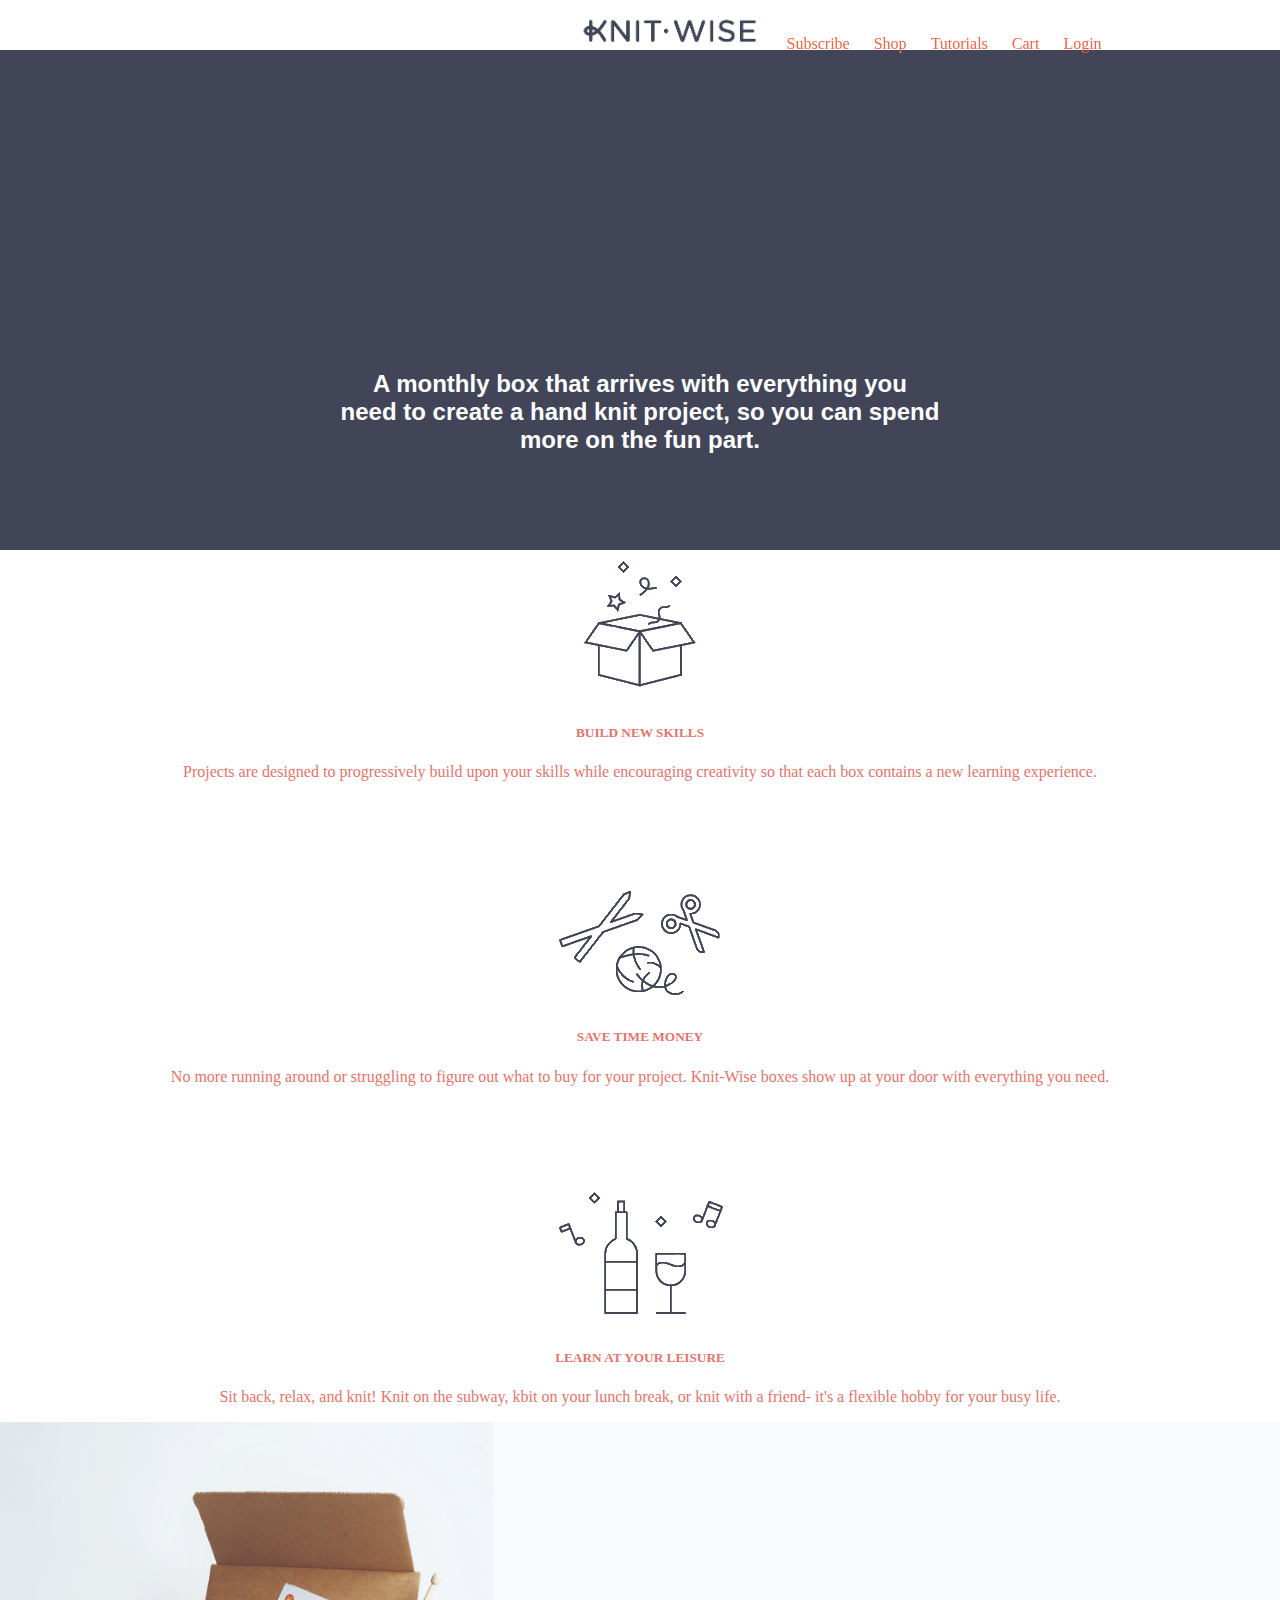
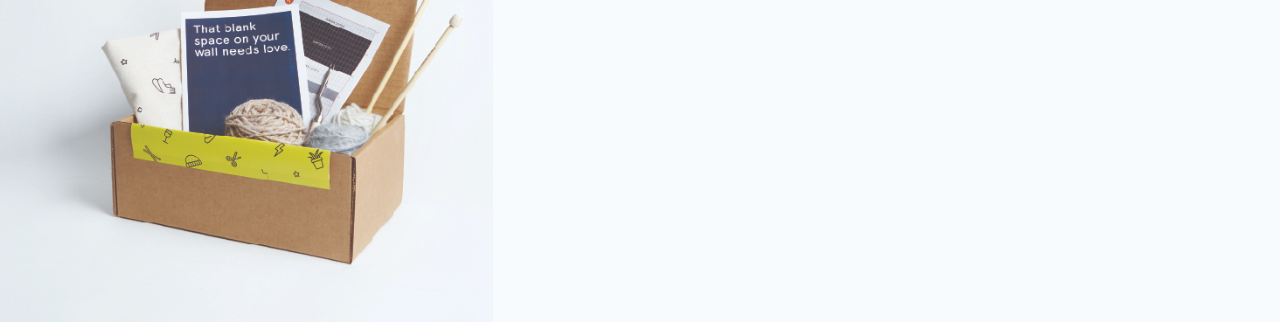
==== index.html @ e9035417 "all panels added to index" ====
<!DOCTYPE html>
<html>
<head>
	<title>Knit-Wise</title>
	<script src="https://ajax.googleapis.com/ajax/libs/jquery/1.11.3/jquery.min.js"></script>
  <script src="http://maxcdn.bootstrapcdn.com/bootstrap/3.3.5/js/bootstrap.min.js"></script>
  <link rel="stylesheet" href="https://maxcdn.bootstrapcdn.com/bootstrap/3.3.6/css/bootstrap.min.css" integrity="sha384-1q8mTJOASx8j1Au+a5WDVnPi2lkFfwwEAa8hDDdjZlpLegxhjVME1fgjWPGmkzs7" crossorigin="anonymous">

  <link rel="stylesheet" type="text/css" href="index.css">
</head>
<body>
<nav class="fixed-nav-bar">
<ul>
<div class ="topBar">
<img src="images/kw.png" height="35px" width="absolute">
<li>Subscribe</li>
<li>Shop</li>
<li>Tutorials</li>
<li>Cart</li>
<li>Login</li>
</ul>
</nav>
</div>
<div class="panelOne">
<img src="images/kw1.jpg" height="absolute" width="100%">
<div class="oneText">
<h4>WELCOME!</h4>
<h1>Learn how to knit on your own time,<br> with qualty materials delivered<br> to your door monthly.</h1>
<div id="button">
<a href="subscribe.html">
<img src="images/getStarted.jpg">
</a>
</div>
</div>
</div>
<div class="panelTwo">
</div>
<div class="twoText">
<h2>A monthly  box that arrives with everything you<br> need to create a hand knit project, so you can spend<br> more on the fun part.</h2>
</div>
</div>

<div class="container-fluid">
  <div class="row">
    	<div class="col-md-4"><img src="images/box.png">
      <h5>BUILD NEW SKILLS</h5>
    	 <p>Projects are designed to progressively build upon your skills while encouraging creativity so that each box contains a new learning experience.</p></div>

  		<div class="col-md-4">
      <div class="needle">
      <img src="images/needle.png">
      <h5>SAVE TIME MONEY</h5>
      <p>No more running around or struggling to figure out what to buy for your project. Knit-Wise boxes show up at your door with everything you need.</p>
      </div>
      </div>

  		<div class="col-md-4"><img src="images/bottle.png"><h5>LEARN AT YOUR LEISURE</h5>
<p>Sit back, relax, and knit! Knit on the subway, kbit on your lunch break, or knit with a friend- it's a flexible hobby for your busy life.</p>
      </div>
</div>
  </div>
</div>
<div class="panelThree">
<img src="images/kit.jpg" height="500px" width="absolute">
</div>
</body>
</html>
---- index.css ----
body{
	margin: 0;
}

@font-face {
    font-family: 'typoslabserif-lightregular';
    src: url('TypoSlabserif-Light-webfont.eot');
    src: url('TypoSlabserif-Light-webfont.eot?#iefix') format('embedded-opentype'),
         url('TypoSlabserif-Light-webfont.woff') format('woff'),
         url('TypoSlabserif-Light-webfont.ttf') format('truetype'),
         url('TypoSlabserif-Light-webfont.svg#typoslabserif-lightregular') format('svg');
    font-weight: normal;
    font-style: normal;

}

.topBar{

	margin-left: 100px;
}

/*
Navigation*/

.fixed-nav-bar {
  position: fixed;
  top: 0;
  left: 0;
  z-index: 9999;
  width: 100%;
  height: 50px;
  background-color: white;
}

ul {
	text-align: center;
    list-style-type: none;
    padding: 4px;
    font-family: 'Merriweather', serif;
    font-size: 16px;
  list-style-type: none;
 	word-spacing: 20px;
 	margin-top: -35px;
 	margin-left: 300px;
 	margin-top: 10px;

}

li {
	margin-top: -20px;
    display: inline;
    color: #f36546;
}

a {
   color: white;
    text-decoration: none;
}

.panelOne{

}

.oneText{
	margin-top: -500px;
	text-align: center;
}

.panelTwo{

	background-color: rgb(66, 69, 88);
	height: 550px;
	width: 100%
}

.twoText{
  font-family: 'Arial Narrow', Arial, sans-serif;
  margin-top: -200px;
  text-align: center;
  color: white;
}

.col-md-4{
  margin-top: 100px;
  color: rgb(225,117,108);
  text-align: center;
}

.needle{
  margin-top: 15px;}

  .panelThree{
    height: 500px;
    width: absolute;
    background-color: rgb(248, 251, 254);
  }
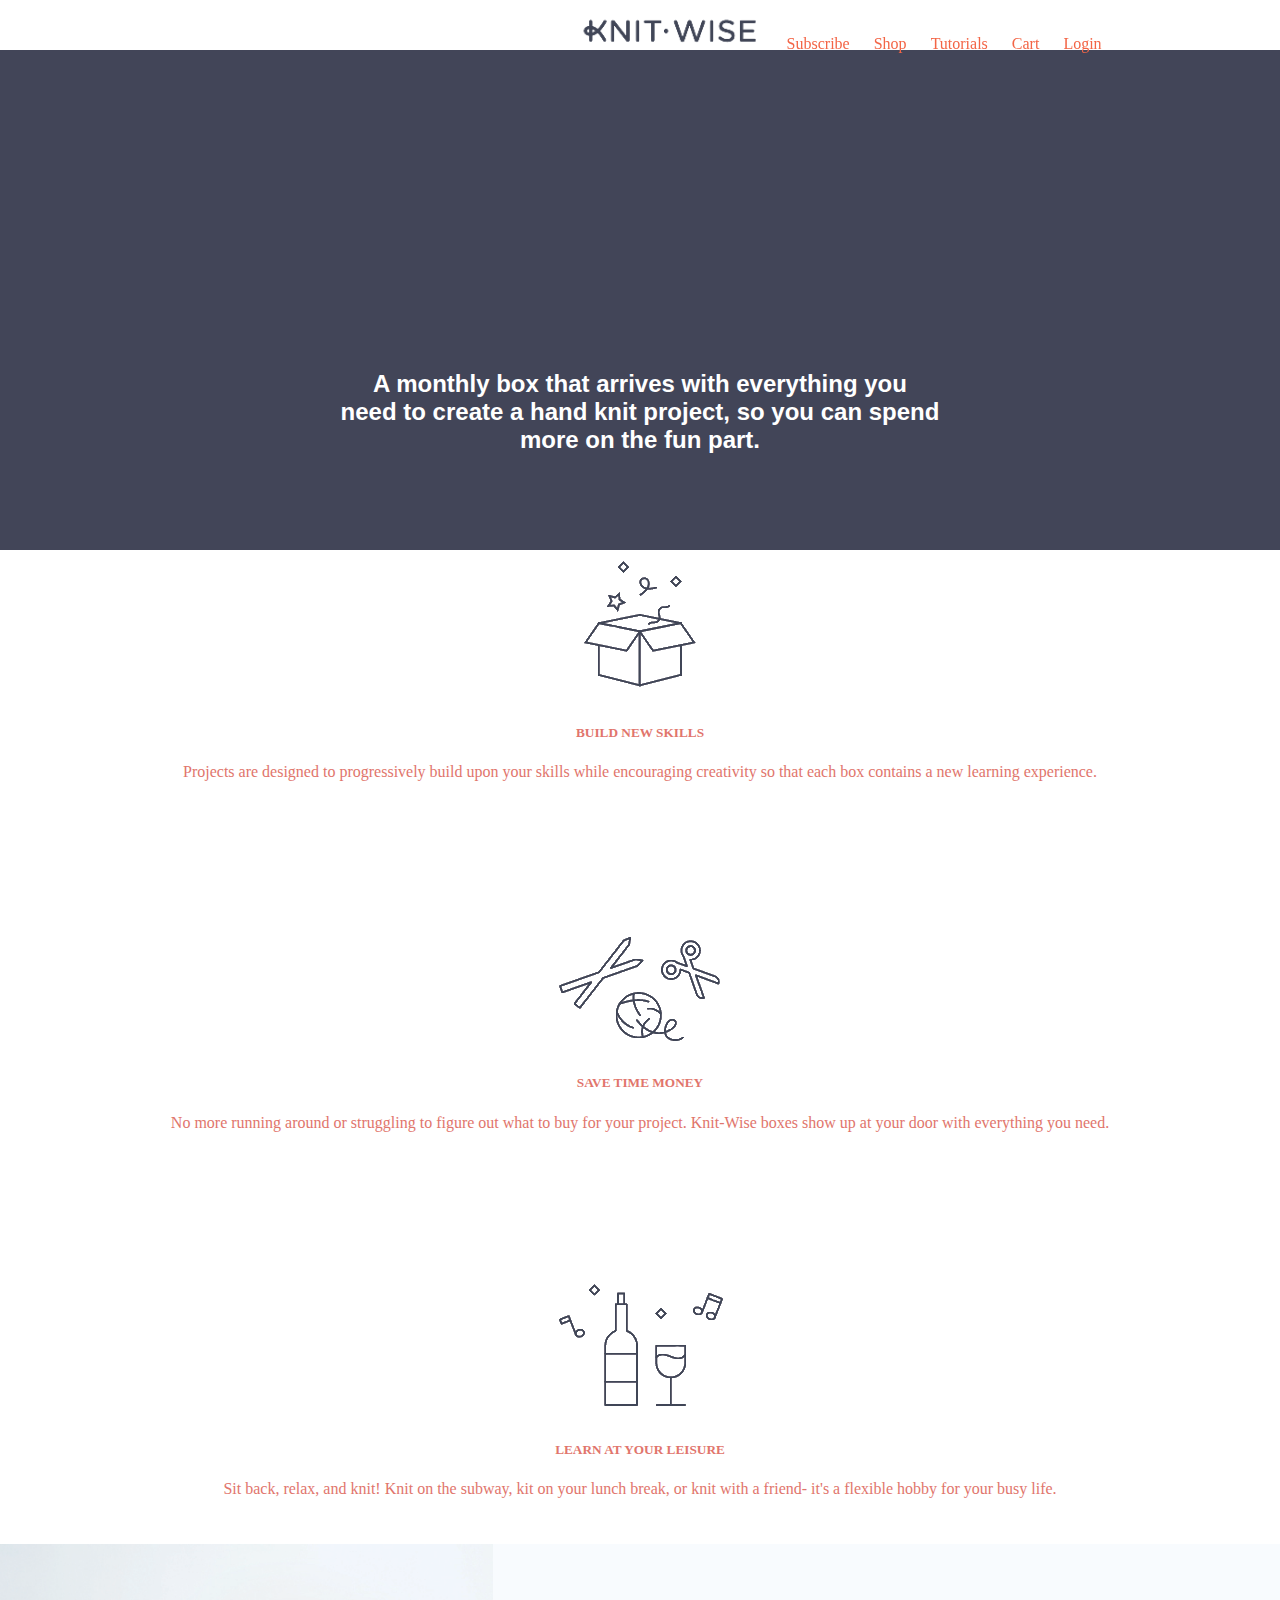
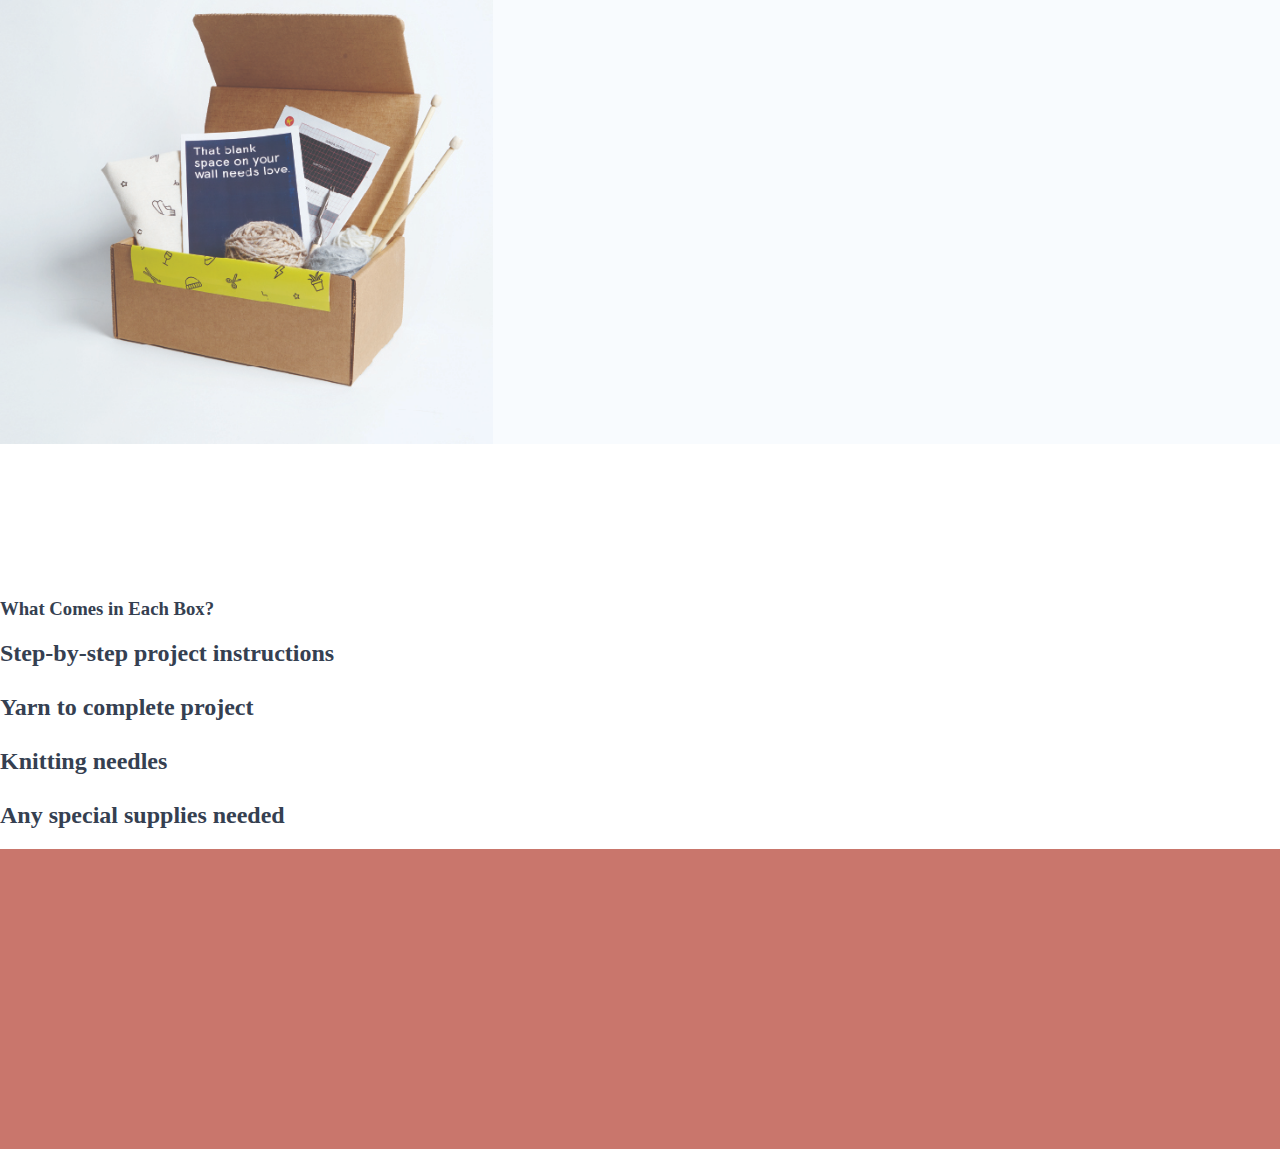
==== commit dc7d37b7: "panel four and panel five not styled" ====
--- a/index.html
+++ b/index.html
@@ -55,13 +55,36 @@
       </div>
 
   		<div class="col-md-4"><img src="images/bottle.png"><h5>LEARN AT YOUR LEISURE</h5>
-<p>Sit back, relax, and knit! Knit on the subway, kbit on your lunch break, or knit with a friend- it's a flexible hobby for your busy life.</p>
+<p>Sit back, relax, and knit! Knit on the subway, kit on your lunch break, or knit with a friend- it's a flexible hobby for your busy life.</p>
       </div>
 </div>
   </div>
 </div>
 <div class="panelThree">
-<img src="images/kit.jpg" height="500px" width="absolute">
+<div class="container-fluid">
+  <div class="row">
+      <div class="col-md-6"><img src="images/kit.jpg" height="500px" width="absolute">
+      </div>
+
+<div class="col-md-6">
+<div class="threeText">
+      <h3>What Comes in Each Box?</h3>
+       <h2>Step-by-step project instructions
+       <br>
+       <br>
+       Yarn to complete project
+       <br>
+       <br>
+       Knitting needles
+       <br>
+       <br>
+       Any special supplies needed</h2>
+    </div>
+    </div>
+    </div>
+<div class=panelFour>
+  
+
 </div>
 </body>
 </html>--- a/index.css
+++ b/index.css
@@ -84,6 +84,7 @@
   margin-top: 100px;
   color: rgb(225,117,108);
   text-align: center;
+  padding-bottom: 30px;
 }
 
 .needle{
@@ -94,3 +95,14 @@
     width: absolute;
     background-color: rgb(248, 251, 254);
   }
+
+.threeText{
+  color: rgb(53,64,81);
+  margin-top: 150px;
+}
+
+.panelFour{
+  background-color: rgb(201,118,108);
+  height: 300px;
+  width: 100%;
+}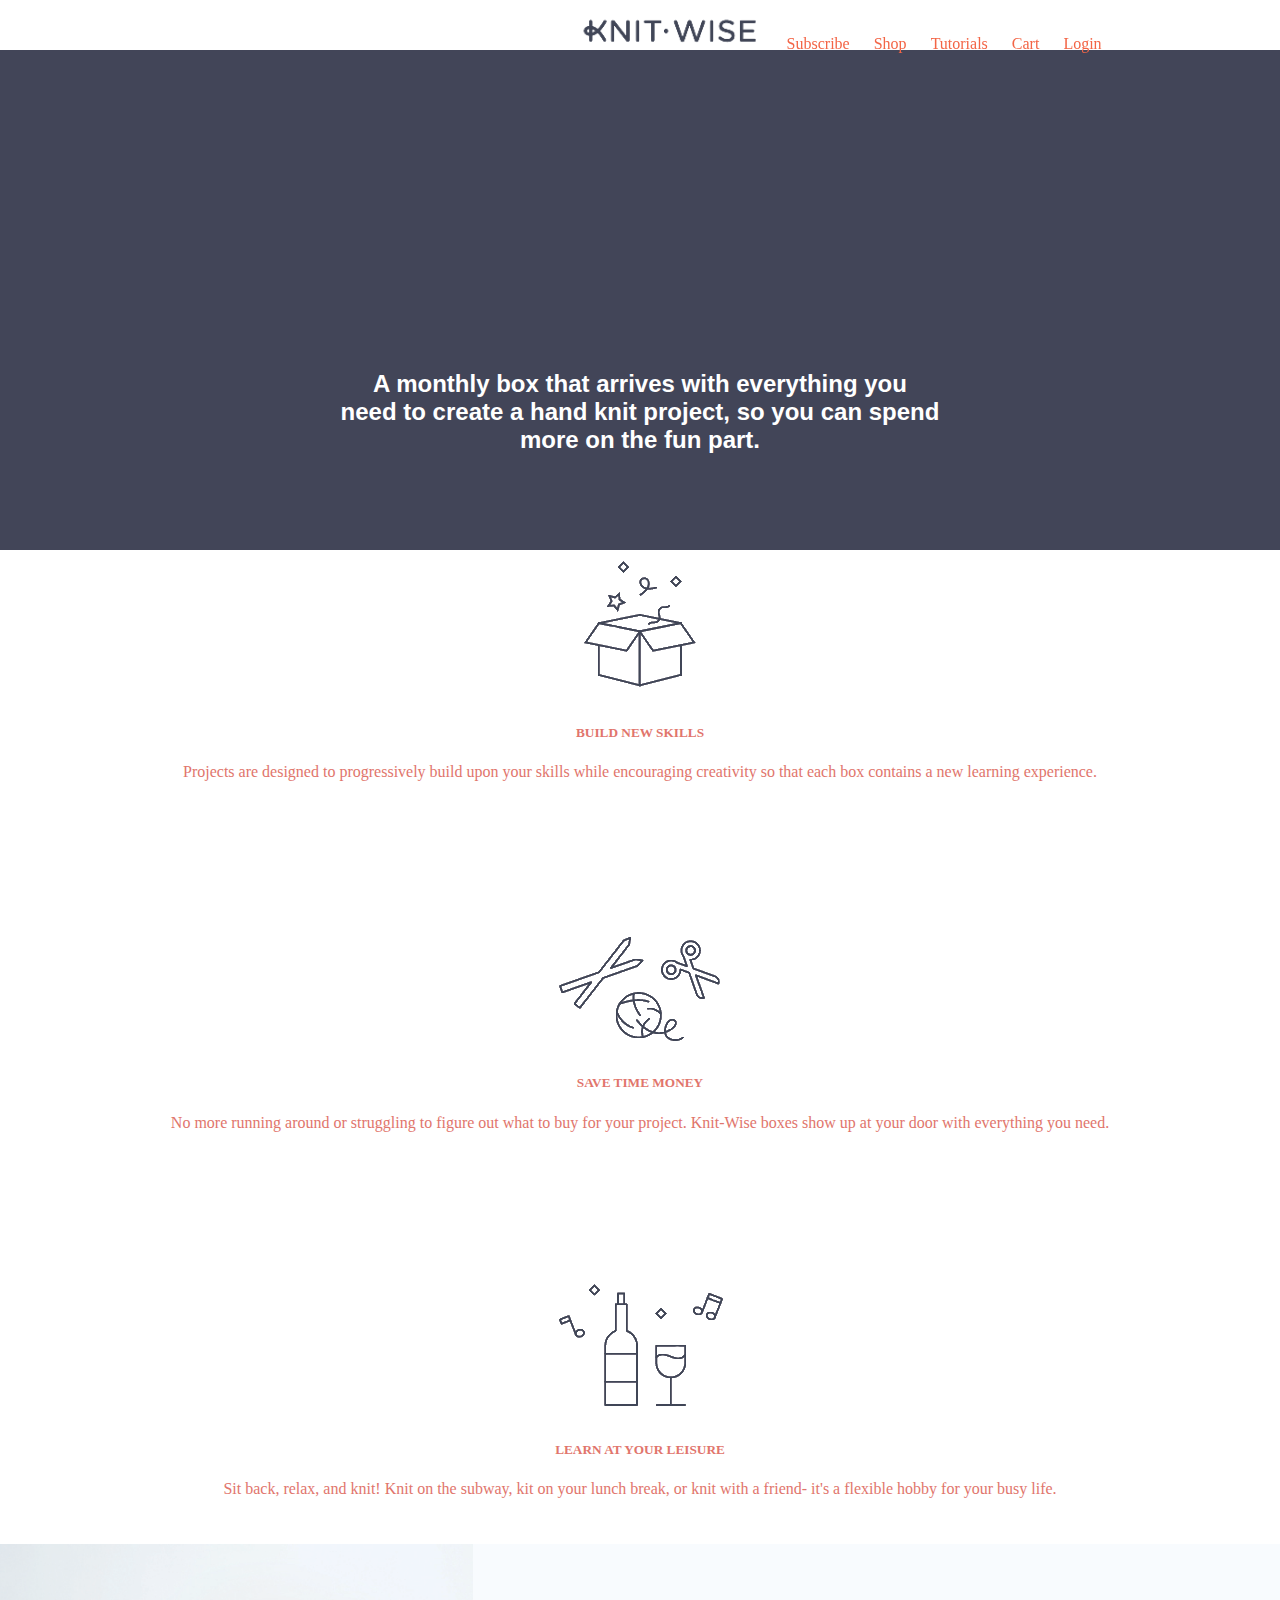
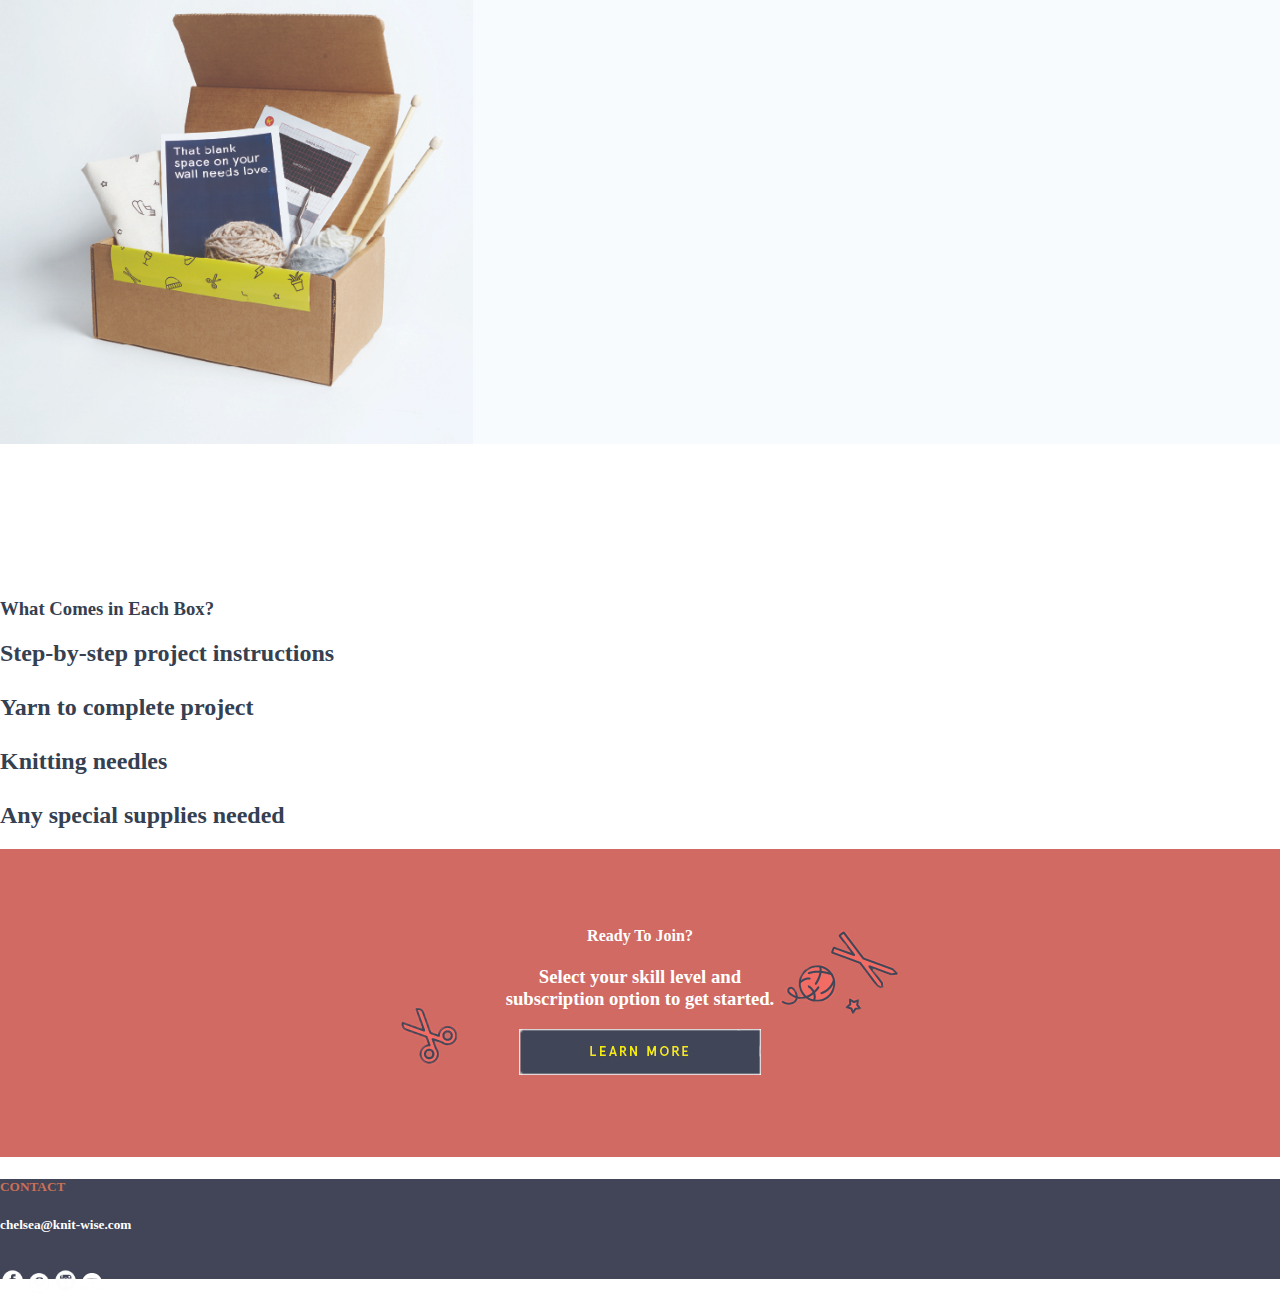
==== commit 09873842: "basic styling subscribe page" ====
--- a/index.html
+++ b/index.html
@@ -63,9 +63,10 @@
 <div class="panelThree">
 <div class="container-fluid">
   <div class="row">
+  <div class="kit">
       <div class="col-md-6"><img src="images/kit.jpg" height="500px" width="absolute">
       </div>
-
+      </div>
 <div class="col-md-6">
 <div class="threeText">
       <h3>What Comes in Each Box?</h3>
@@ -82,9 +83,41 @@
     </div>
     </div>
     </div>
+    </div>
 <div class=panelFour>
-  
-
+<div class="fourText">
+  <h4>Ready To Join?</h4>
+  <h3>Select your skill level and<br> subscription option to get started.</h3>
+  </div>
+  <div class="buttonFour">
+  <img src="images/learnmore.jpg">
+  </div>
+  <div class="scissor">
+<img src="images/scissor.png">
+  </div>
+  <div class="yarn">
+<img src="images/yarn.png">
+  </div>
 </div>
+<footer>
+  <div class="container-fluid">
+  <div class="row">
+      <div class="col-md-6">
+      <div class="contact">
+      <h5>CONTACT</h5>
+      </div>
+      <div class="email">
+      <h5>chelsea@knit-wise.com</h5>
+      </div>
+      </div>
+<div class="col-md-6">
+<div class="socialButtons">
+    <img src="images/facebook.png" height="25px">
+    <img src="images/pin.png" height="20px">
+    <img src="images/insta.gif" height="25px">
+    <img src="images/youtube.png" height="20px">
+    </div>
+    </div>
+</footer>
 </body>
 </html>--- a/index.css
+++ b/index.css
@@ -92,7 +92,7 @@
 
   .panelThree{
     height: 500px;
-    width: absolute;
+    width: 100%;
     background-color: rgb(248, 251, 254);
   }
 
@@ -102,7 +102,54 @@
 }
 
 .panelFour{
-  background-color: rgb(201,118,108);
+  background-color: rgb(208,106,99);
   height: 300px;
   width: 100%;
-}+  color: white;
+  padding-top: 8px;
+}
+
+.buttonFour{
+  text-align: center;
+}
+
+.fourText{
+  text-align: center;
+  margin-top: 70px;
+}
+
+.yarn{
+  float: right;
+  margin-top: -150px;
+  padding-right: 375px;
+}
+
+.scissor{
+  float: left;
+  padding-left: 400px;
+  margin-top: -75px;
+}
+
+.kit{
+  margin-left: -20px;
+
+}
+
+.contact{
+  color: rgb(201,112,86);
+}
+
+.email{
+  color: white;
+}
+
+.socialButtons{
+  margin-top: 35px;
+}
+
+footer{
+  height: 100px;
+  width: 100%;
+  background-color: rgb(66, 69, 88);
+}
+
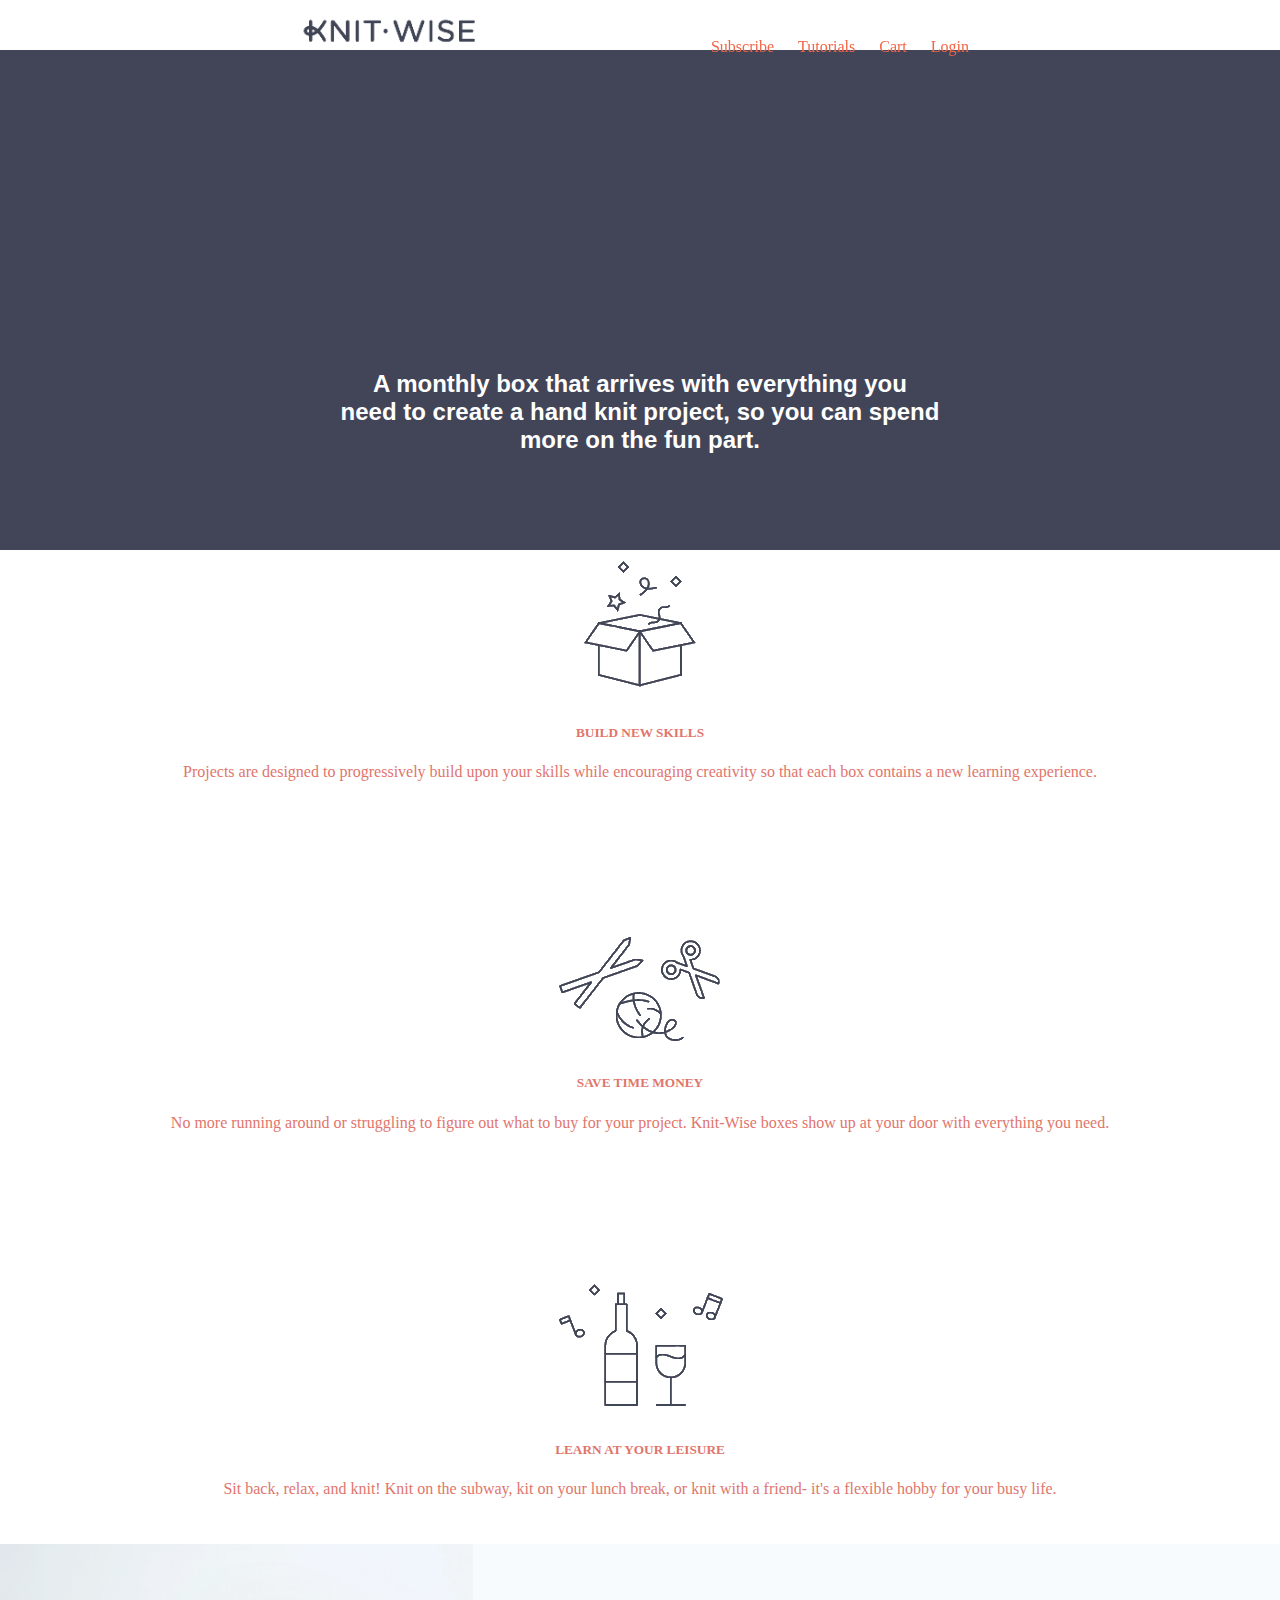
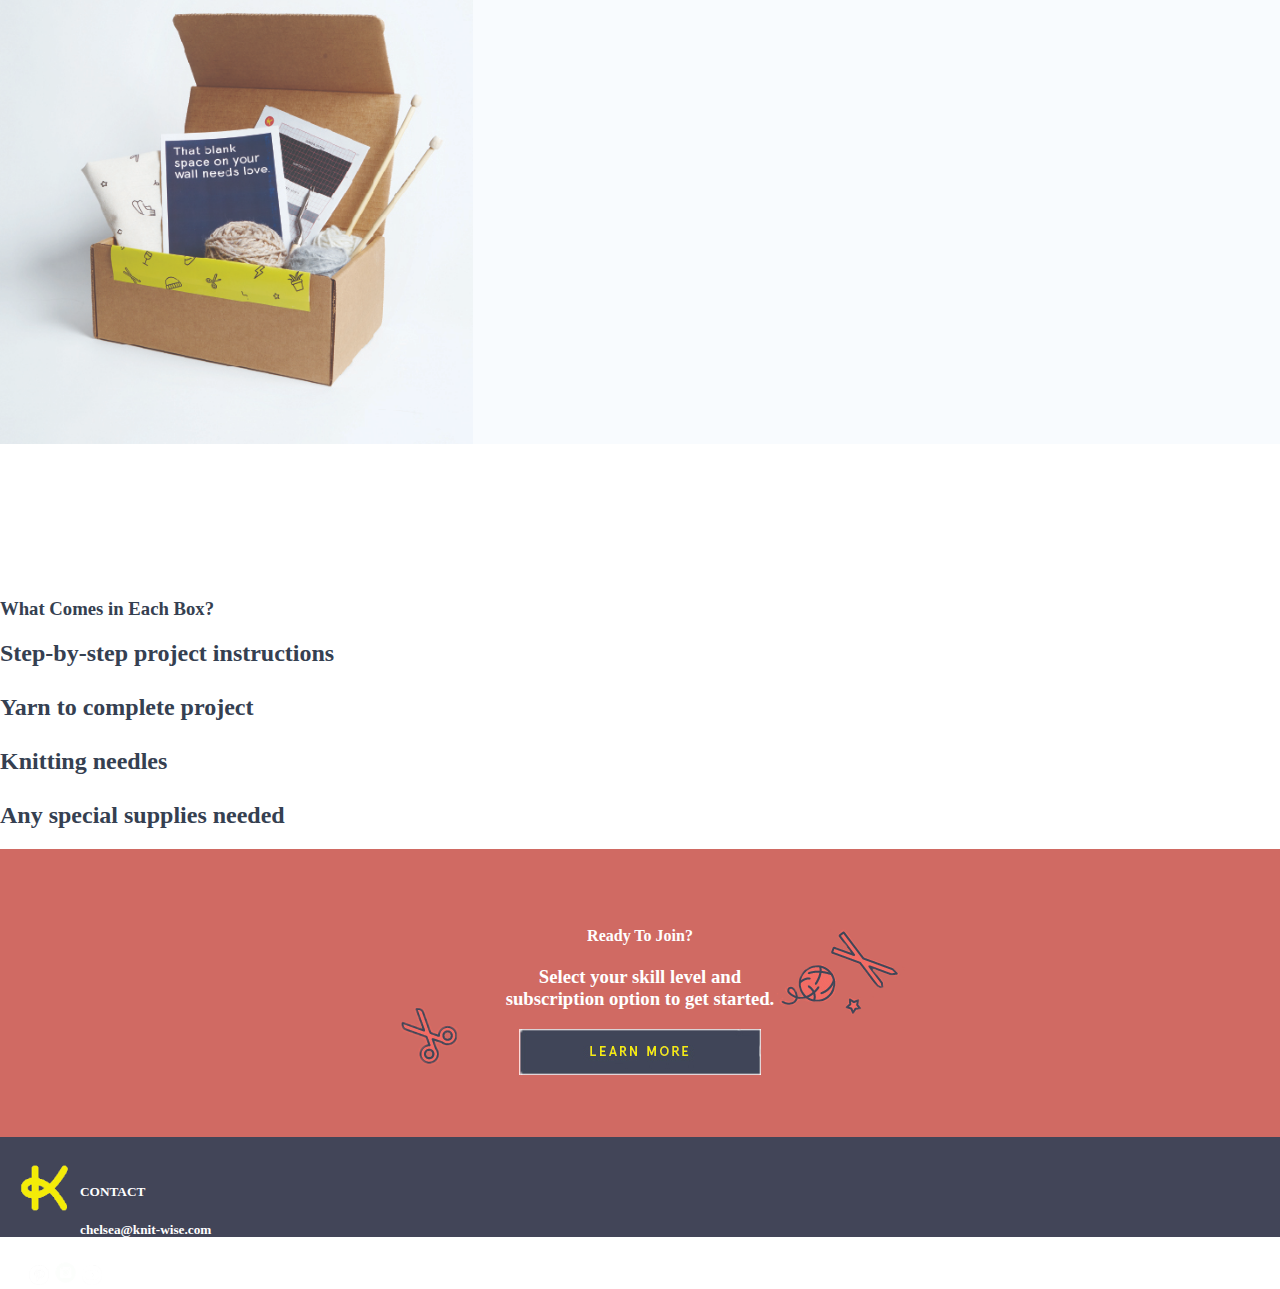
==== commit 682fcae6: "connected links to pages re adjusted nav bar logo spacing" ====
--- a/index.html
+++ b/index.html
@@ -12,12 +12,13 @@
 <nav class="fixed-nav-bar">
 <ul>
 <div class ="topBar">
+<div class="logo">
 <img src="images/kw.png" height="35px" width="absolute">
-<li>Subscribe</li>
-<li>Shop</li>
-<li>Tutorials</li>
-<li>Cart</li>
-<li>Login</li>
+</div>
+<a href="subscribe.html"><li>Subscribe</li></a>
+<a href="tutorials.html"><li>Tutorials</li></a>
+<a href="cart.html"><li>Cart</li></a>
+<a href="login.html"><li>Login</li></a>
 </ul>
 </nav>
 </div>
@@ -100,6 +101,9 @@
   </div>
 </div>
 <footer>
+<div class="logoOne">
+<img src="images/logo1.png" height="50px" width="absolute">
+</div>
   <div class="container-fluid">
   <div class="row">
       <div class="col-md-6">
--- a/index.css
+++ b/index.css
@@ -17,6 +17,11 @@
 .topBar{
 
 	margin-left: 100px;
+}
+
+.logo{
+  margin-left: -900px;
+  margin-bottom: -15px;
 }
 
 /*
@@ -107,6 +112,7 @@
   width: 100%;
   color: white;
   padding-top: 8px;
+  margin-bottom: -20px;
 }
 
 .buttonFour{
@@ -135,19 +141,34 @@
 
 }
 
+.logoOne{
+  padding-top: 26px;
+  margin-left: 20px;
+}
+
 .contact{
-  color: rgb(201,112,86);
+  color: white;
+  margin-left: 80px;
+  margin-top: -55px;
+
 }
 
 .email{
   color: white;
-}
+  margin-left: 80px;
+  }
+
+/*
+Footer Styling 
+*/
 
 .socialButtons{
-  margin-top: 35px;
+
 }
 
 footer{
+   left:0px;
+   bottom:0px;
   height: 100px;
   width: 100%;
   background-color: rgb(66, 69, 88);
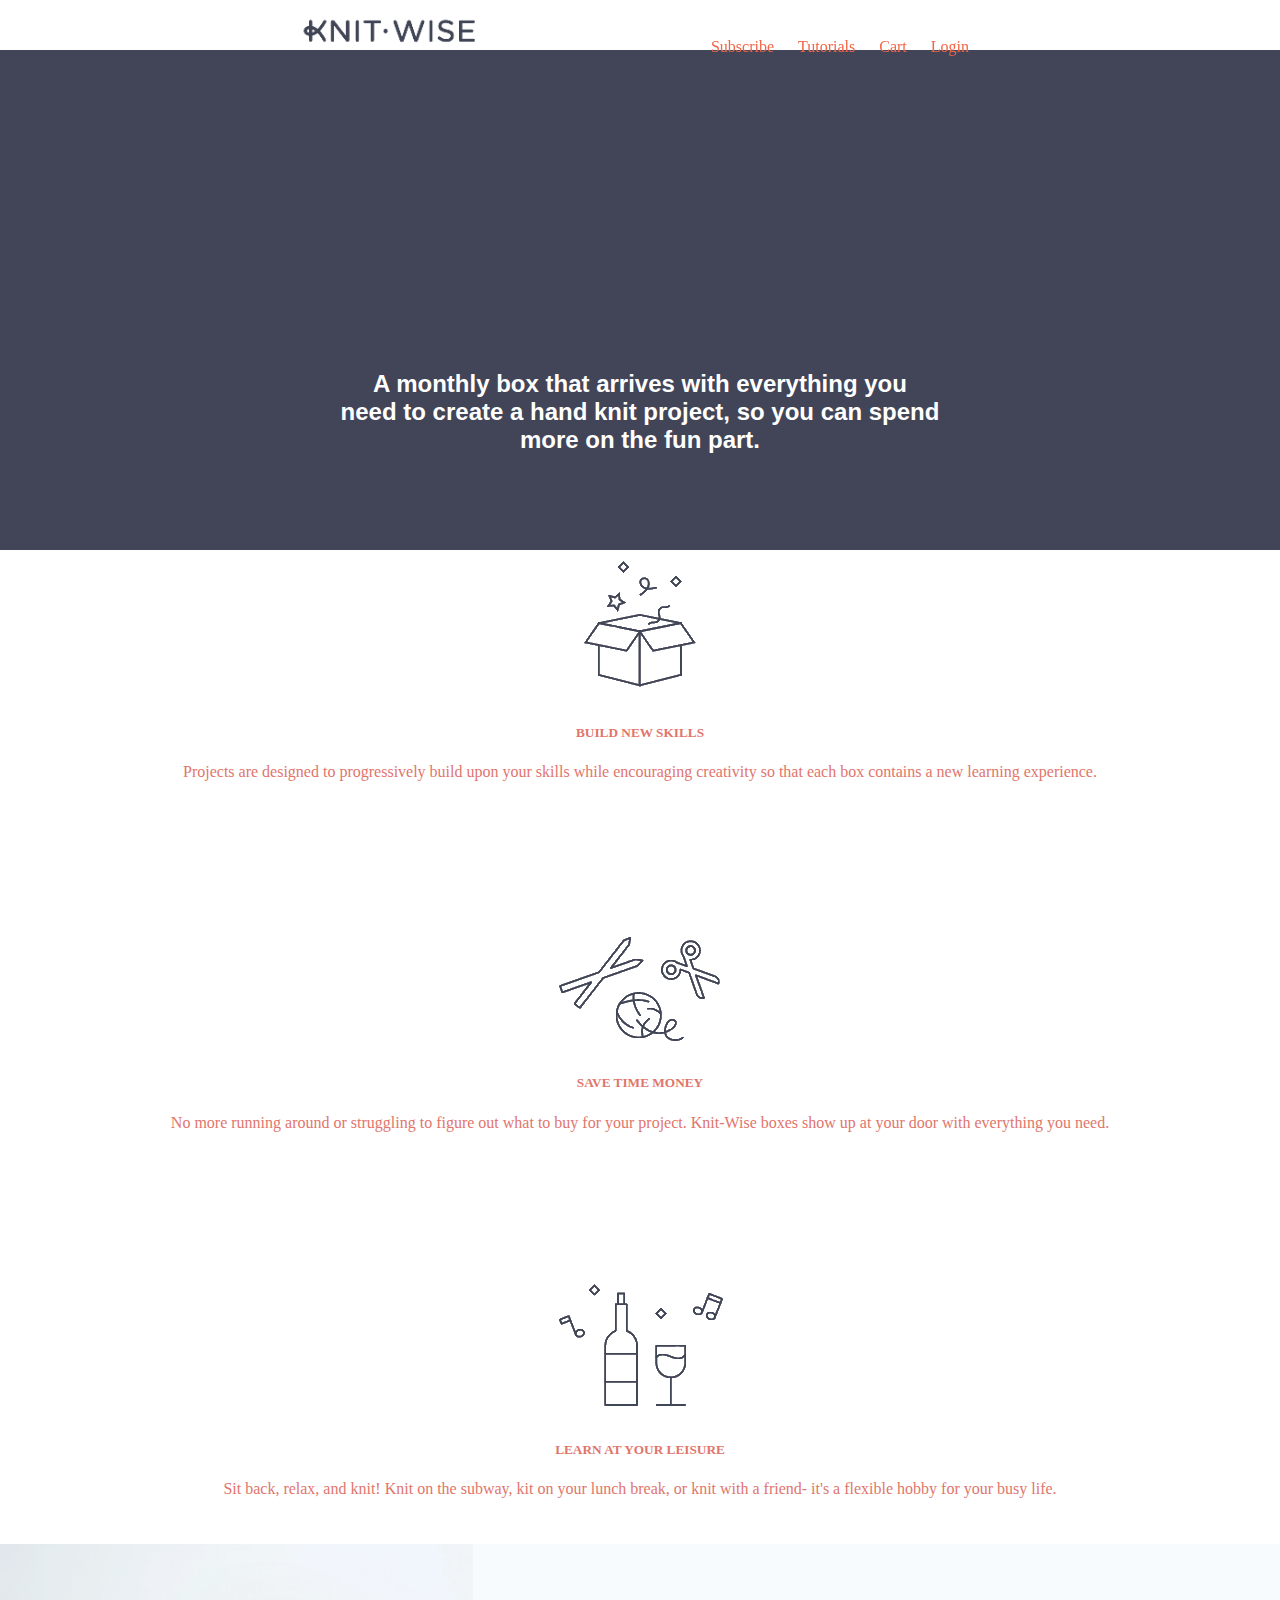
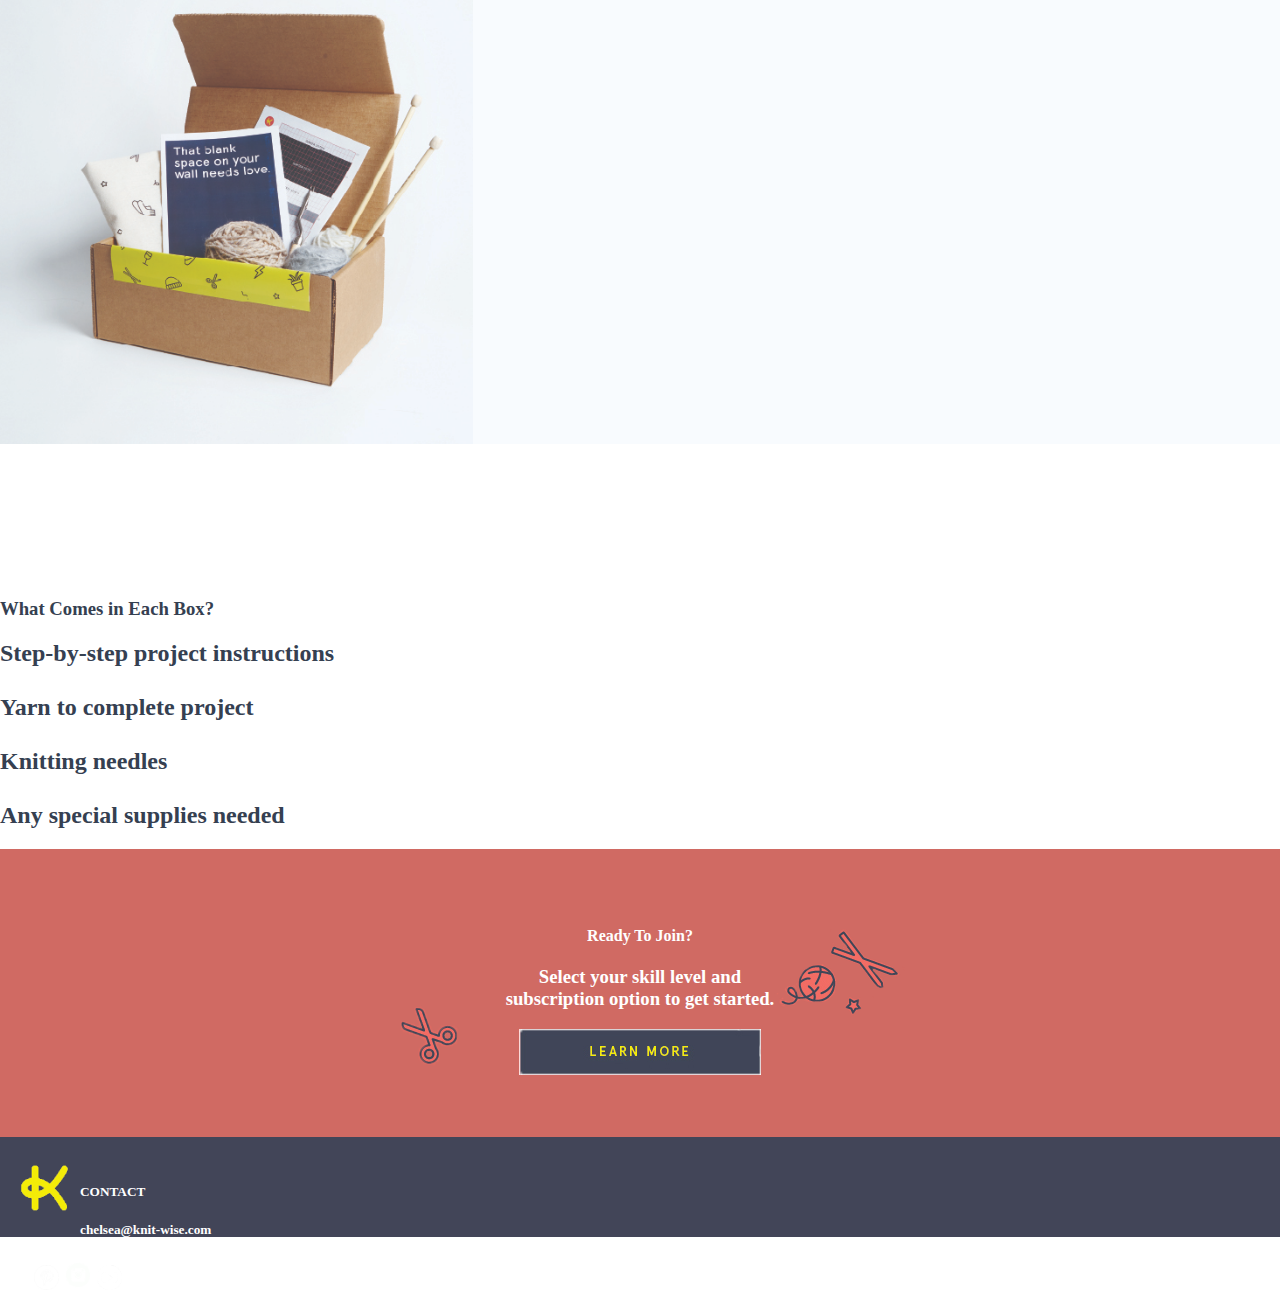
==== commit 40fec83a: "links added and linked on all pages" ====
--- a/index.html
+++ b/index.html
@@ -116,10 +116,10 @@
       </div>
 <div class="col-md-6">
 <div class="socialButtons">
-    <img src="images/facebook.png" height="25px">
-    <img src="images/pin.png" height="20px">
-    <img src="images/insta.gif" height="25px">
-    <img src="images/youtube.png" height="20px">
+     <a href="https://www.facebook.com/Knit-Wise-1643877125869718/?fref=nf"><img src="images/facebook.png" height="30px"></a>
+    <a href="https://www.pinterest.com/knitwise1/"><img src="images/pin.png" height="25px"></a>
+    <a href="https://www.instagram.com/knit.wise/"><img src="images/insta.gif" height="30px"></a>
+   <a href="https://www.youtube.com/channel/UC0J1BrAcOFA_LU4UyJmgaVg/videos?sort=dd&shelf_id=0&view=0"> <img src="images/youtube.png" height="25px"></a>
     </div>
     </div>
 </footer>
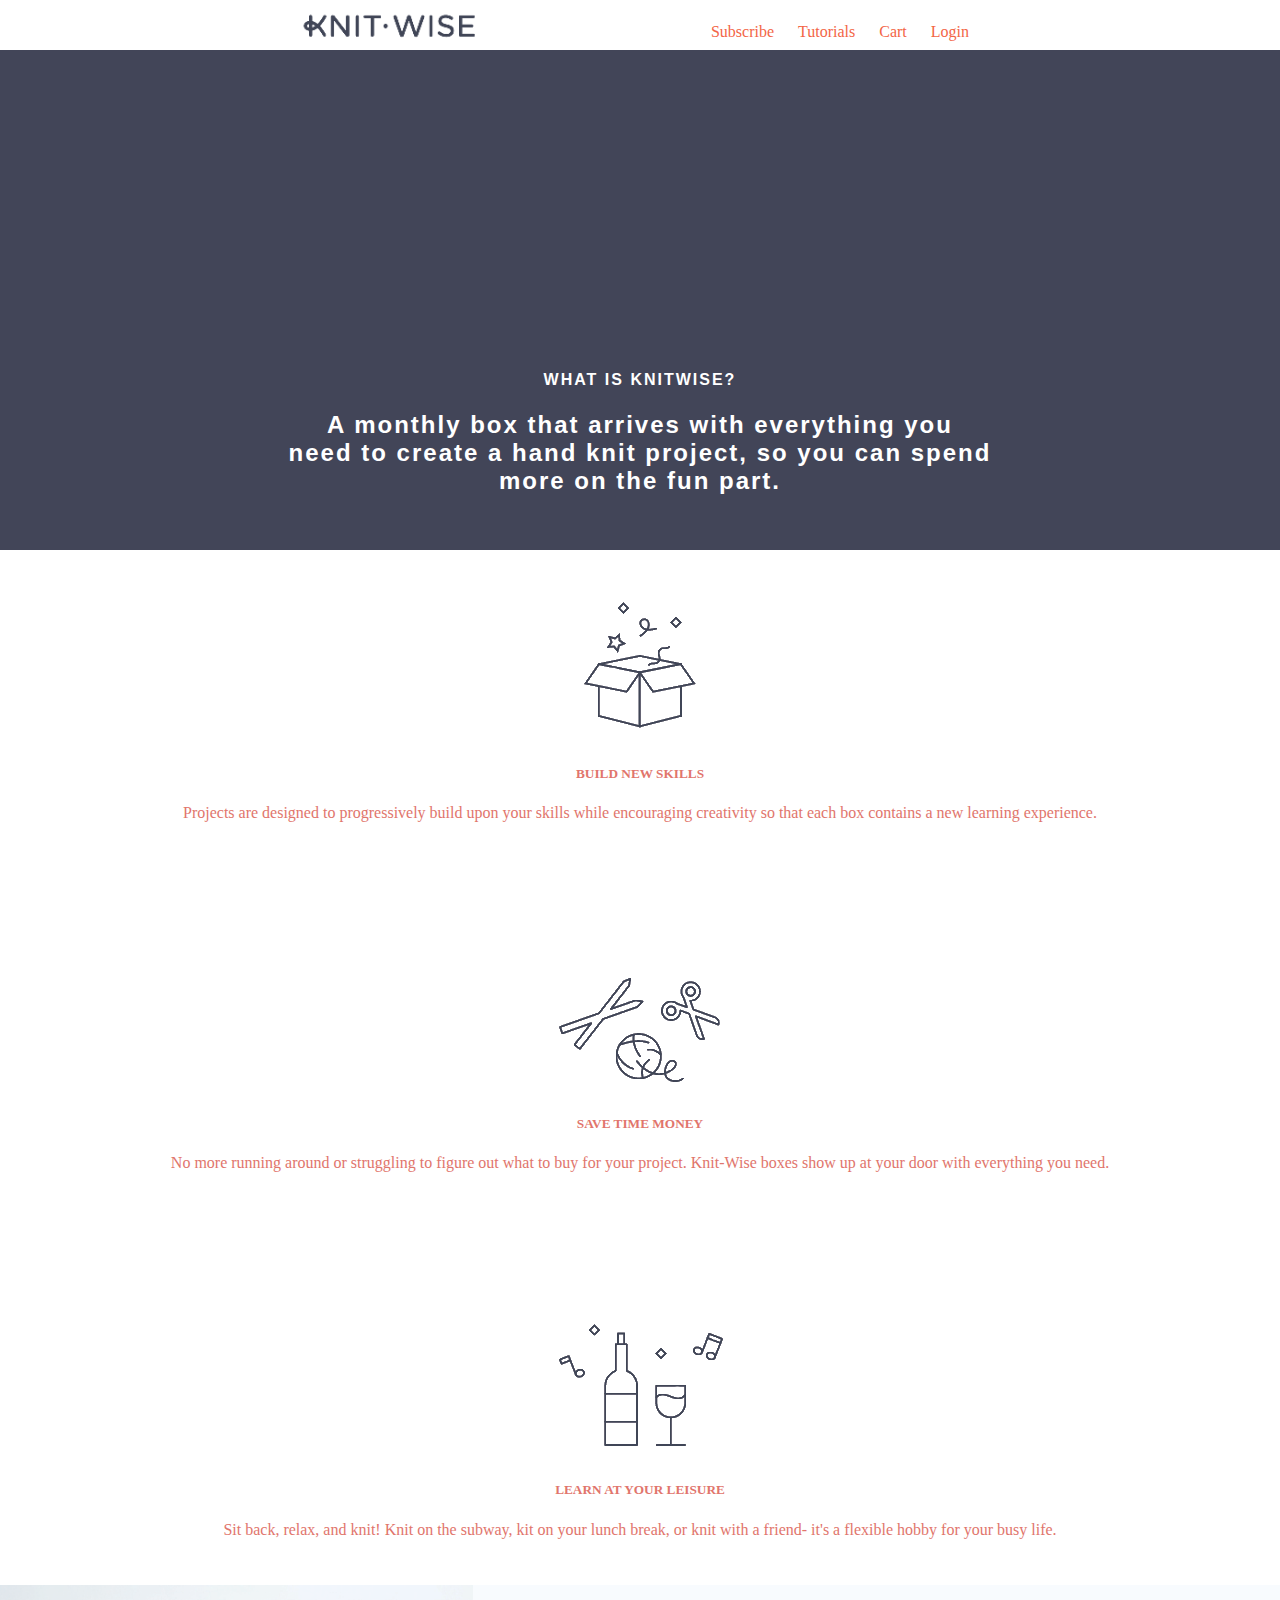
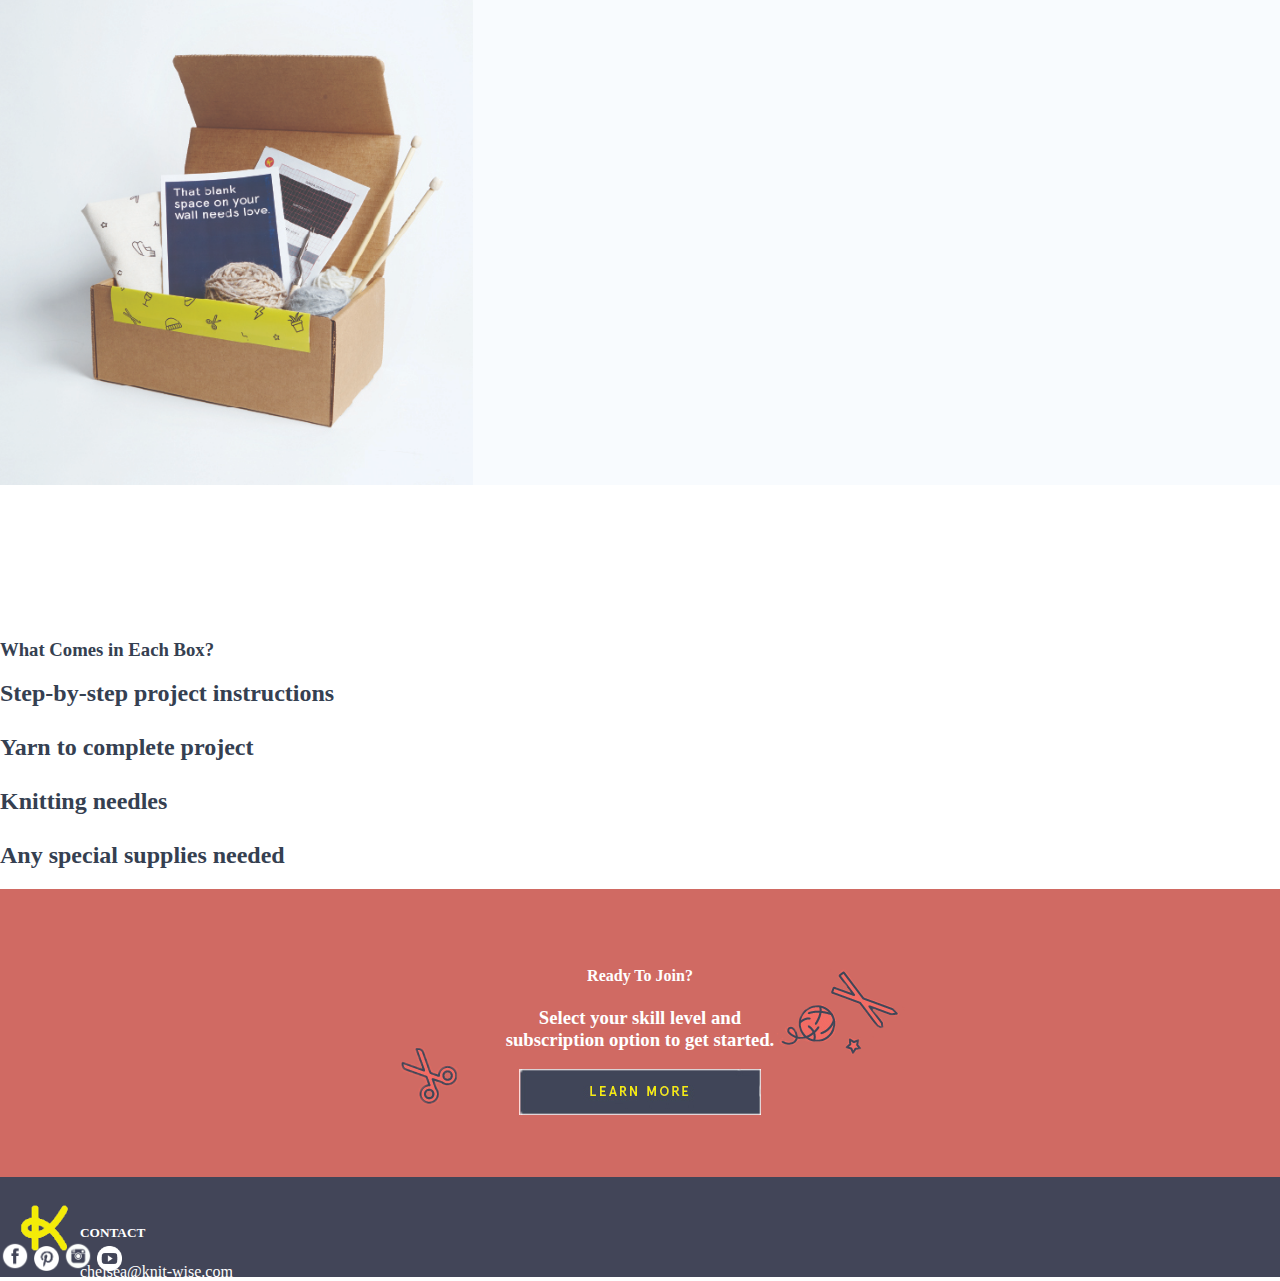
==== commit 99931087: "login page" ====
--- a/index.html
+++ b/index.html
@@ -13,7 +13,7 @@
 <ul>
 <div class ="topBar">
 <div class="logo">
-<img src="images/kw.png" height="35px" width="absolute">
+<a href="index.html"><img src="images/kw.png" height="35px" width="absolute"></a>
 </div>
 <a href="subscribe.html"><li>Subscribe</li></a>
 <a href="tutorials.html"><li>Tutorials</li></a>
@@ -37,6 +37,7 @@
 <div class="panelTwo">
 </div>
 <div class="twoText">
+<h4>WHAT IS KNITWISE?</h4>
 <h2>A monthly  box that arrives with everything you<br> need to create a hand knit project, so you can spend<br> more on the fun part.</h2>
 </div>
 </div>
@@ -111,7 +112,7 @@
       <h5>CONTACT</h5>
       </div>
       <div class="email">
-      <h5>chelsea@knit-wise.com</h5>
+      <a href="mailto:chelsea@knit-wise.com?Subject=Talk%20Knitting" target="_top">chelsea@knit-wise.com</a>
       </div>
       </div>
 <div class="col-md-6">
--- a/index.css
+++ b/index.css
@@ -17,11 +17,12 @@
 .topBar{
 
 	margin-left: 100px;
+  margin-top: 15px;
 }
 
 .logo{
   margin-left: -900px;
-  margin-bottom: -15px;
+  margin-bottom: -25px;
 }
 
 /*
@@ -47,12 +48,13 @@
  	word-spacing: 20px;
  	margin-top: -35px;
  	margin-left: 300px;
- 	margin-top: 10px;
+ 	margin-top: -10px;
 
 }
 
 li {
 	margin-top: -20px;
+  margin-bottom: -40px;
     display: inline;
     color: #f36546;
 }
@@ -63,12 +65,13 @@
 }
 
 .panelOne{
-
+letter-spacing: 2px;
 }
 
 .oneText{
 	margin-top: -500px;
 	text-align: center;
+  letter-spacing: 2px;
 }
 
 .panelTwo{
@@ -83,6 +86,7 @@
   margin-top: -200px;
   text-align: center;
   color: white;
+  letter-spacing: 2px;
 }
 
 .col-md-4{
@@ -161,9 +165,8 @@
 /*
 Footer Styling 
 */
-
 .socialButtons{
-
+  margin-top: -40px;
 }
 
 footer{
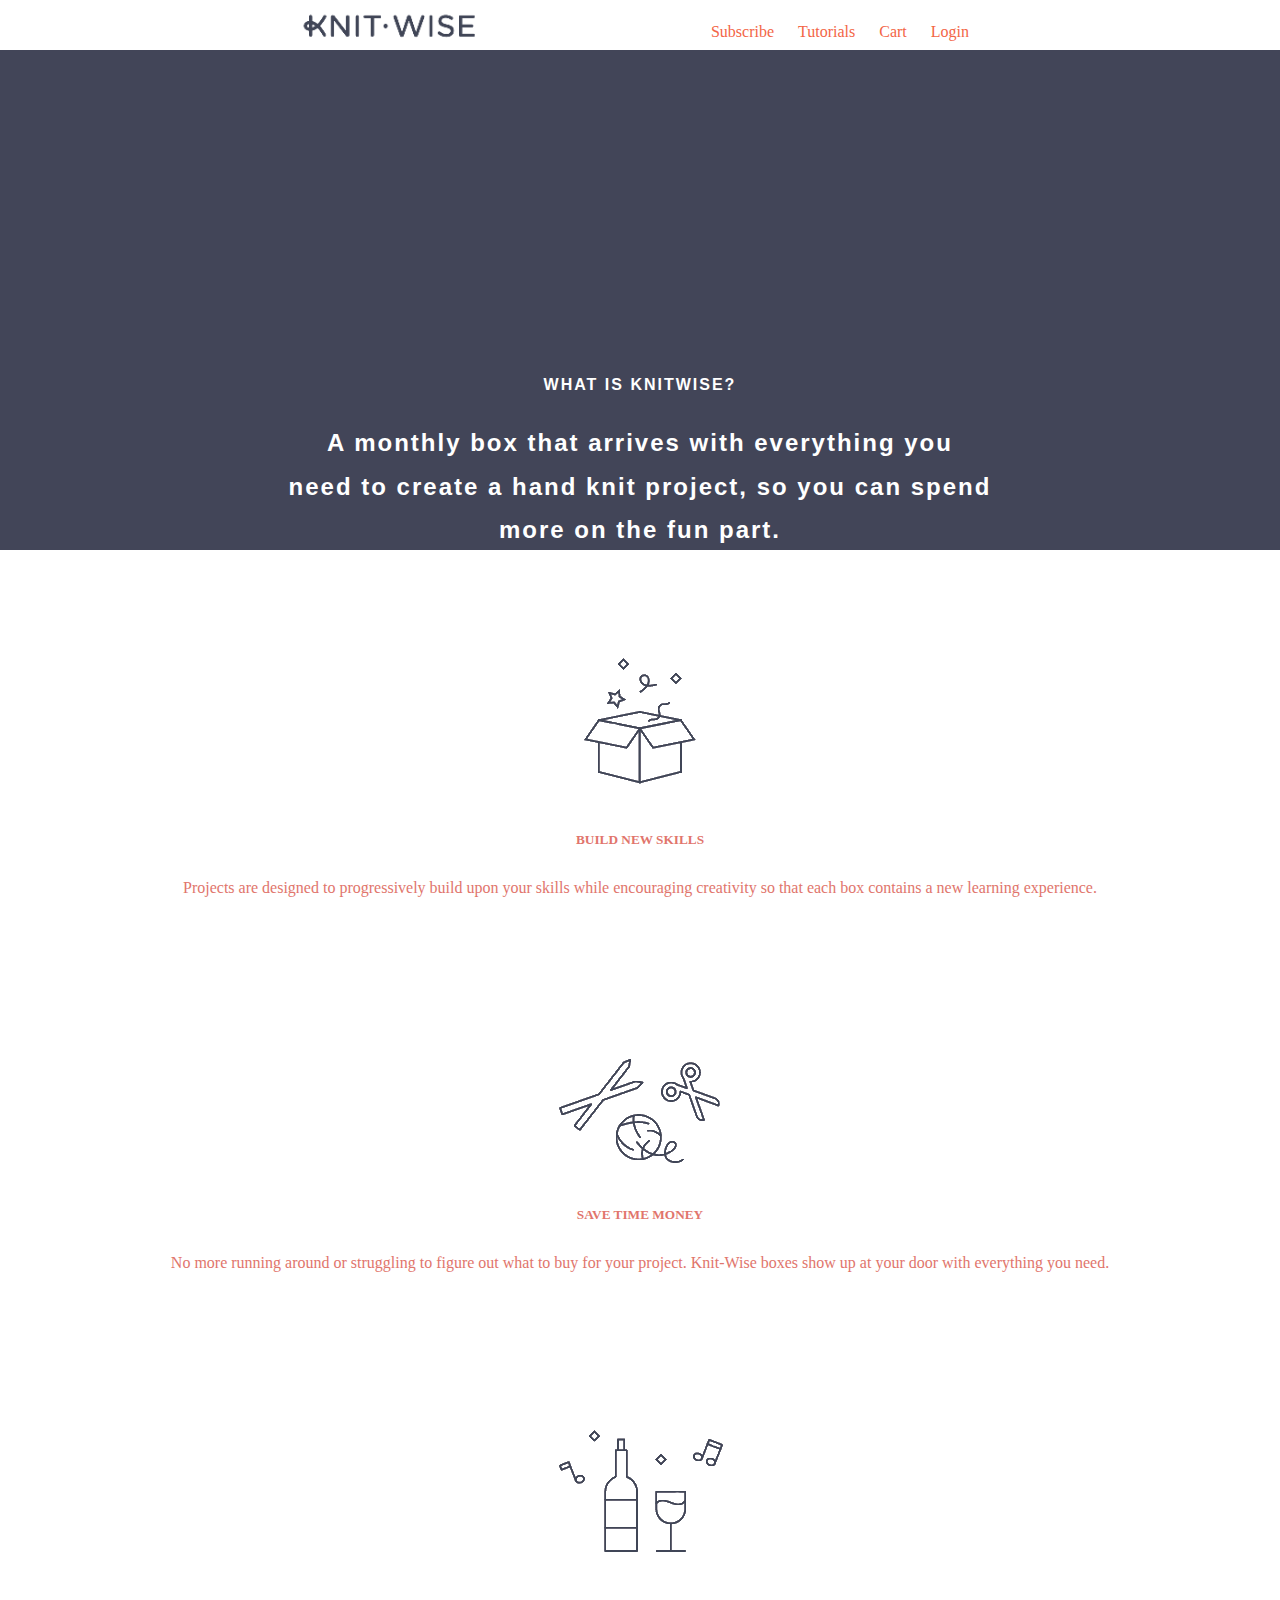
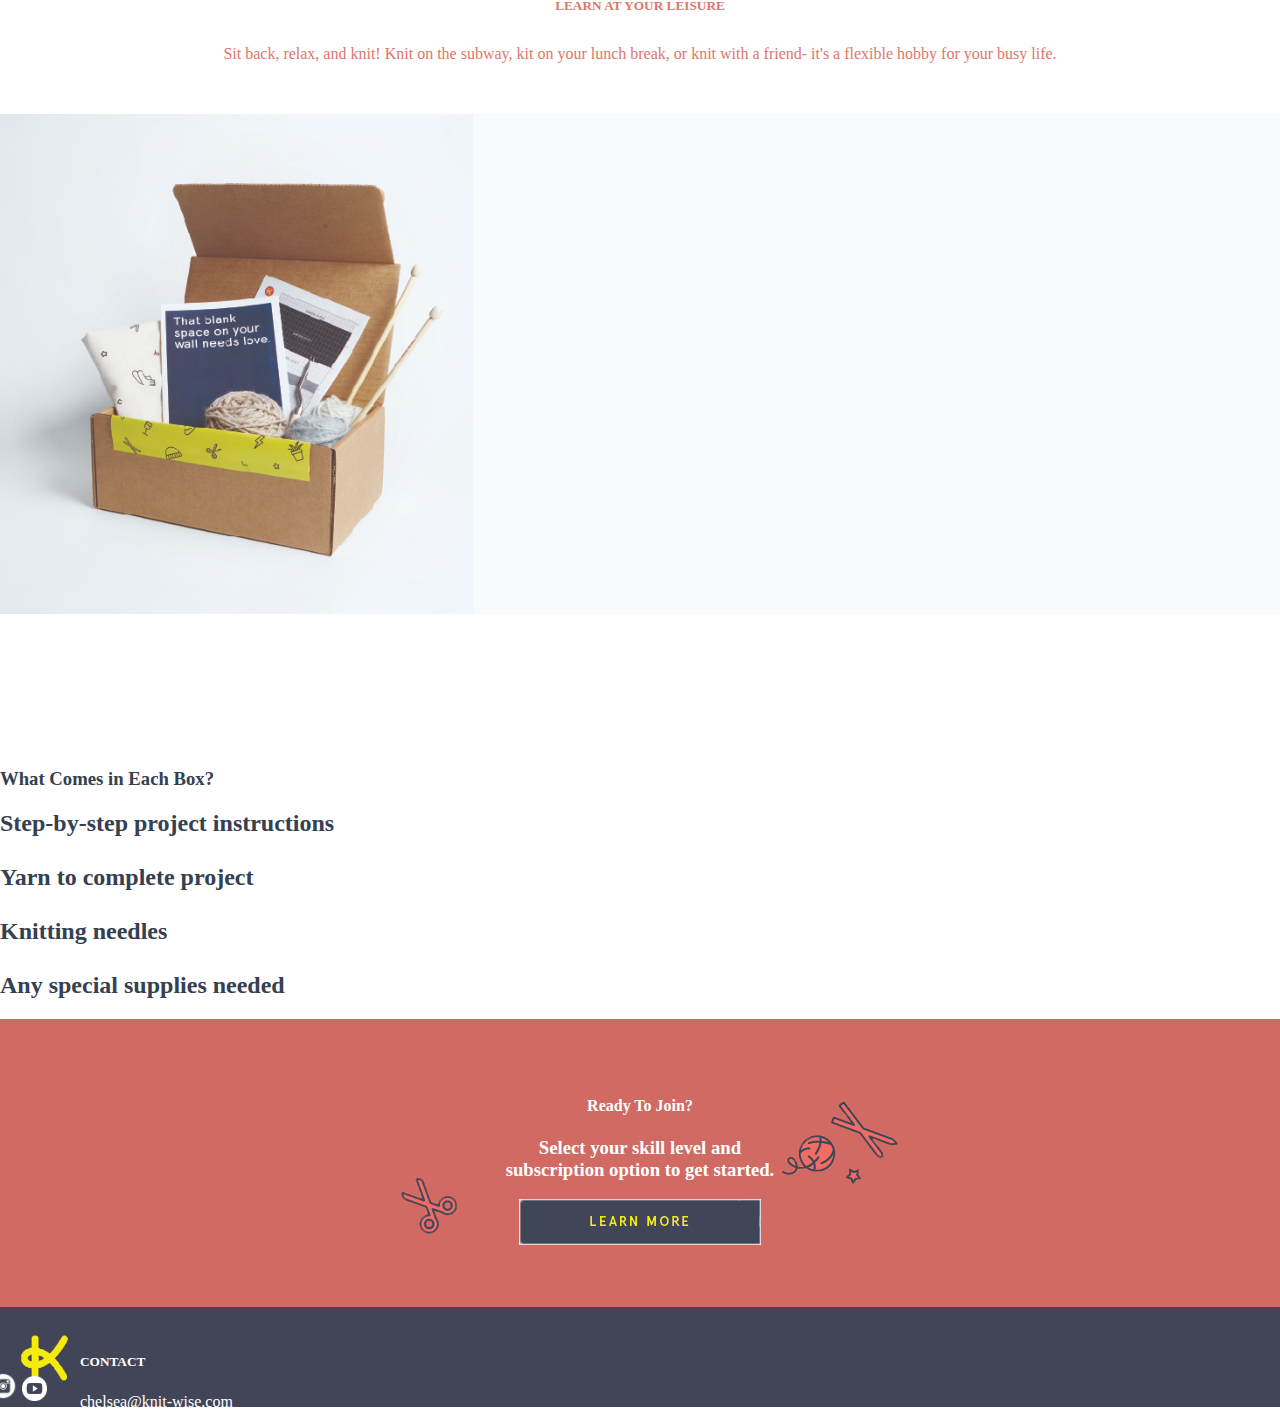
==== commit 7313986a: "begin cart page checkout form" ====
--- a/index.html
+++ b/index.html
@@ -92,7 +92,7 @@
   <h3>Select your skill level and<br> subscription option to get started.</h3>
   </div>
   <div class="buttonFour">
-  <img src="images/learnmore.jpg">
+  <a href="subscribe.html"><img src="images/learnmore.jpg"></a>
   </div>
   <div class="scissor">
 <img src="images/scissor.png">
--- a/index.css
+++ b/index.css
@@ -72,6 +72,7 @@
 	margin-top: -500px;
 	text-align: center;
   letter-spacing: 2px;
+   line-height: 1.8;
 }
 
 .panelTwo{
@@ -87,6 +88,7 @@
   text-align: center;
   color: white;
   letter-spacing: 2px;
+   line-height: 1.8;
 }
 
 .col-md-4{
@@ -94,6 +96,7 @@
   color: rgb(225,117,108);
   text-align: center;
   padding-bottom: 30px;
+   line-height: 1.8;
 }
 
 .needle{
@@ -167,6 +170,7 @@
 */
 .socialButtons{
   margin-top: -40px;
+  margin-left: -75px;
 }
 
 footer{
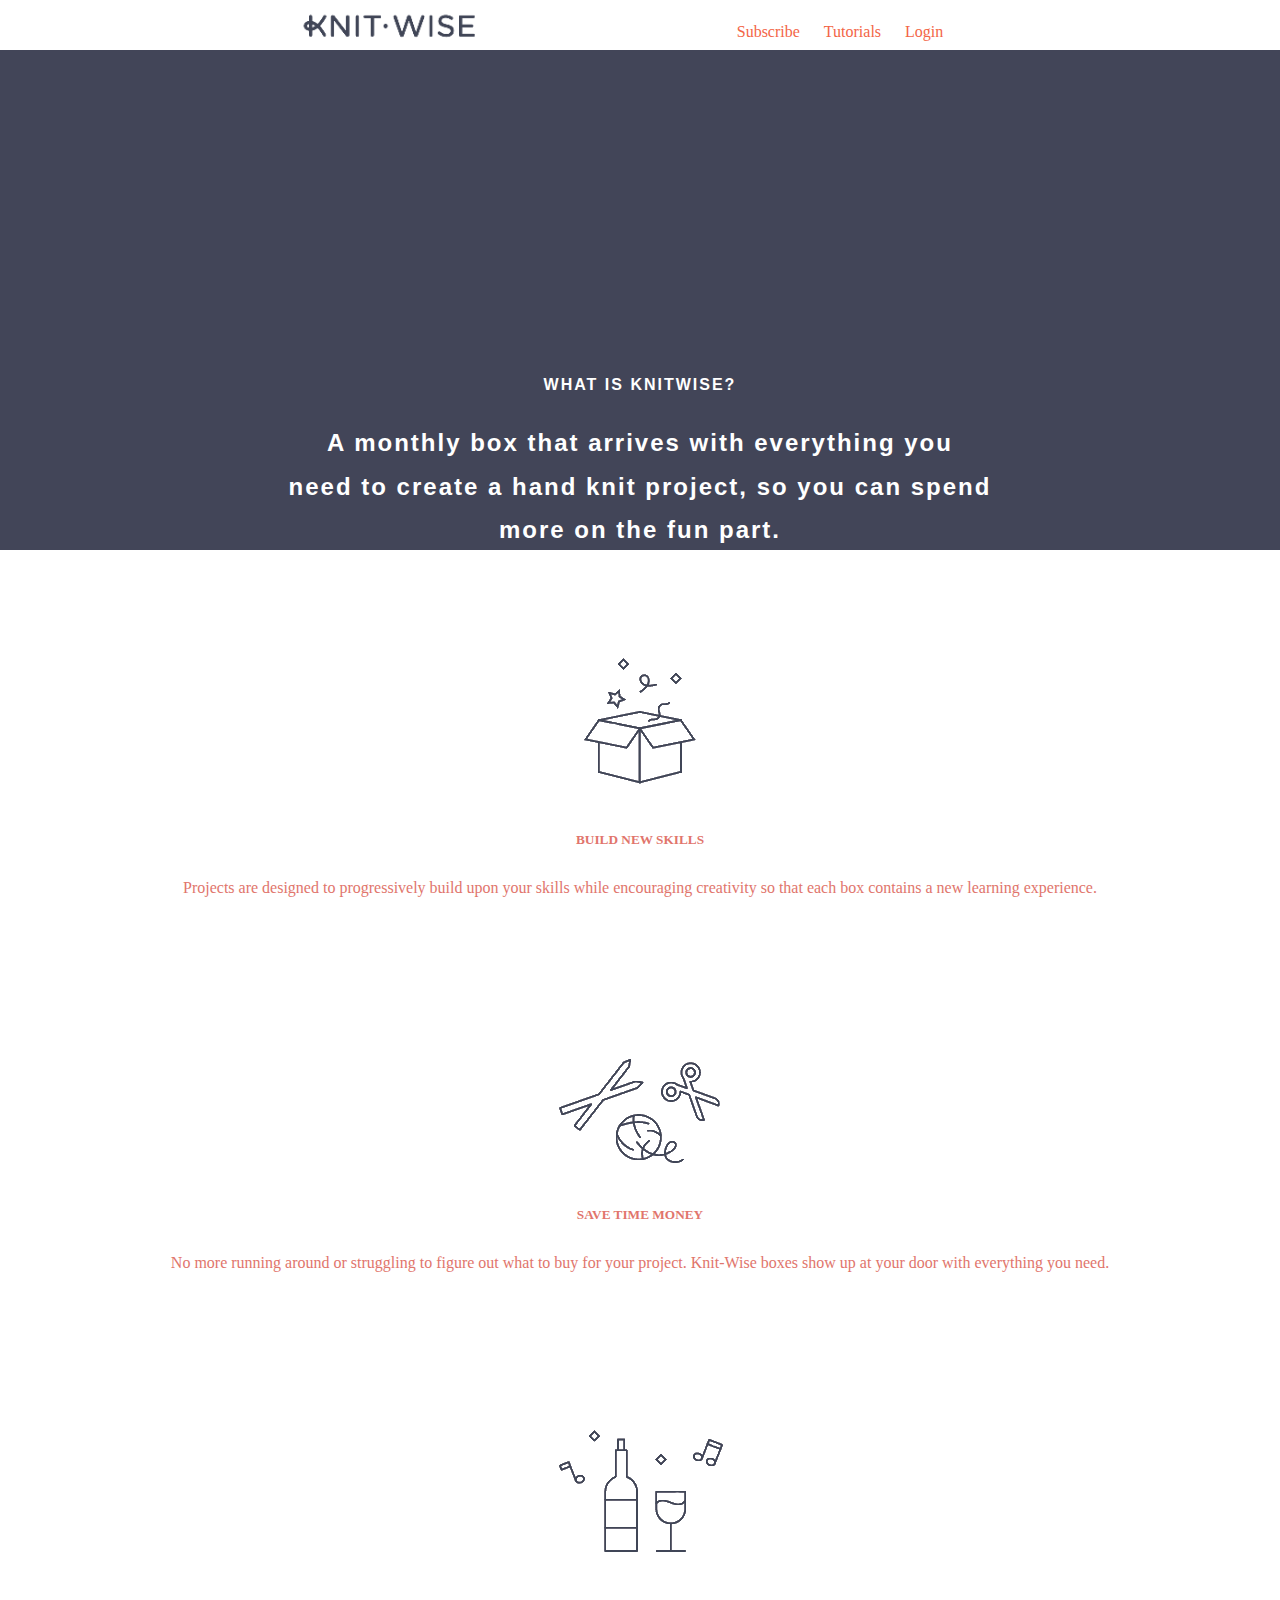
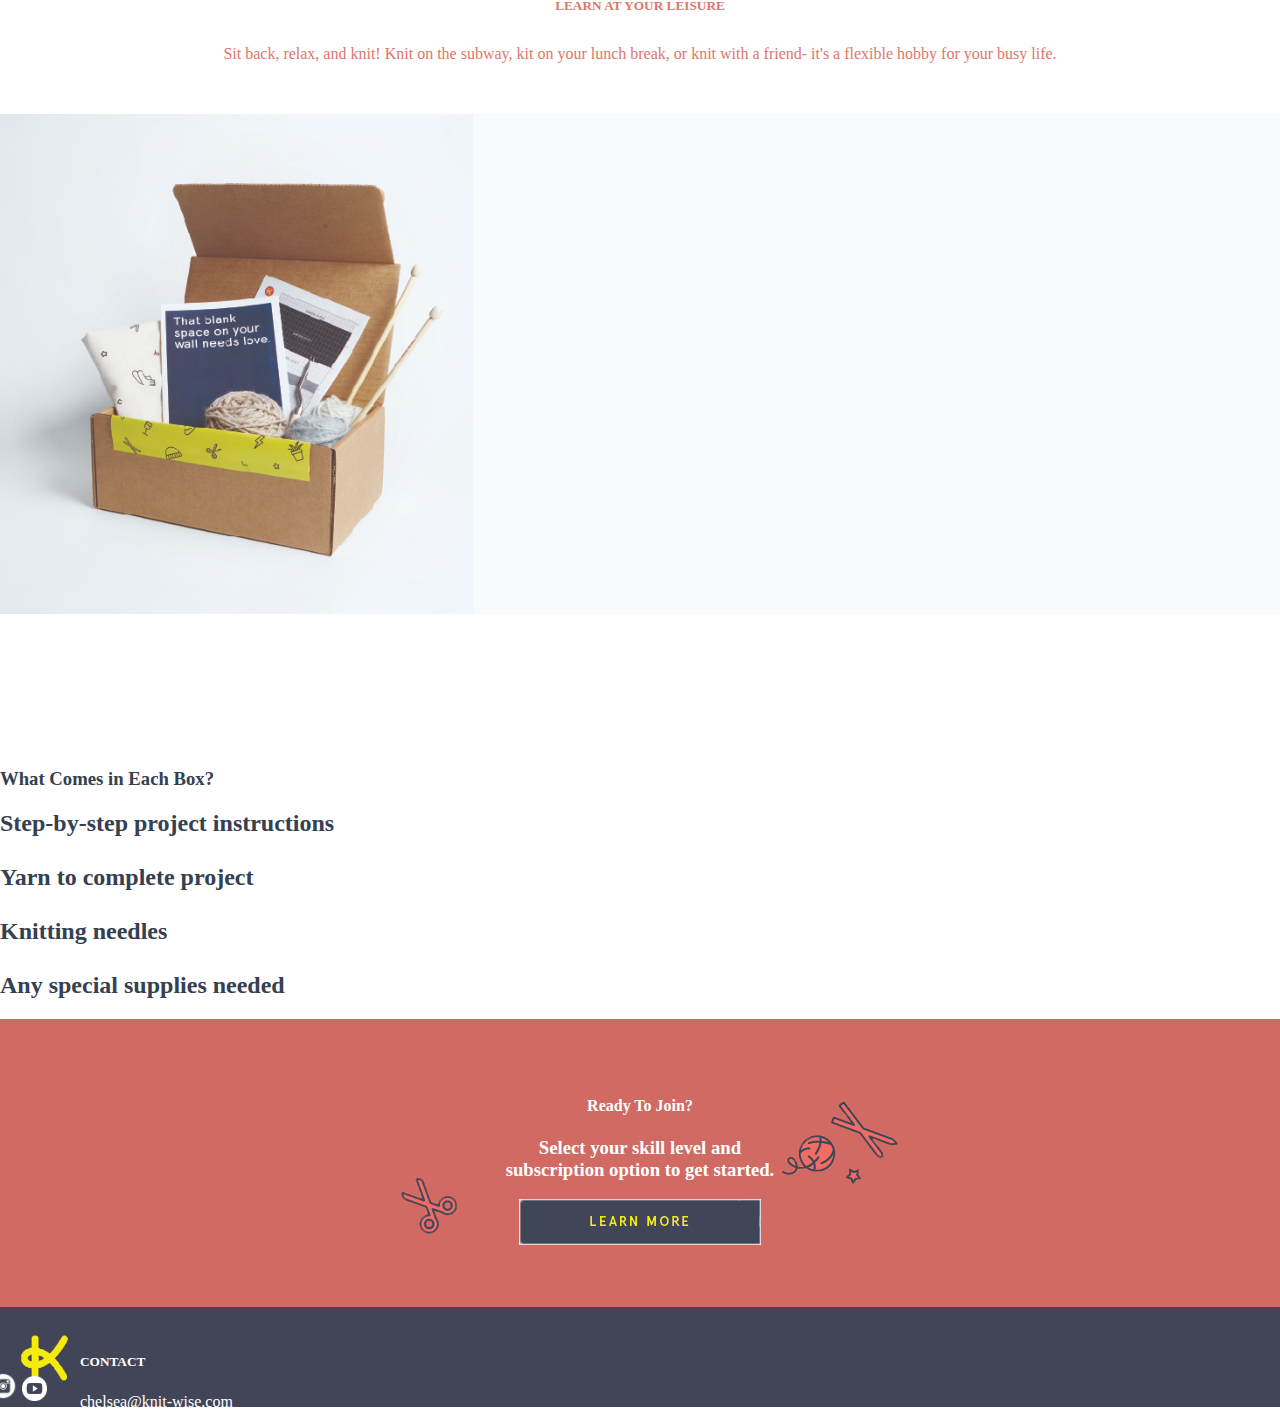
==== commit b9ec8ec0: "checkout pages final" ====
--- a/index.html
+++ b/index.html
@@ -17,7 +17,6 @@
 </div>
 <a href="subscribe.html"><li>Subscribe</li></a>
 <a href="tutorials.html"><li>Tutorials</li></a>
-<a href="cart.html"><li>Cart</li></a>
 <a href="login.html"><li>Login</li></a>
 </ul>
 </nav>
